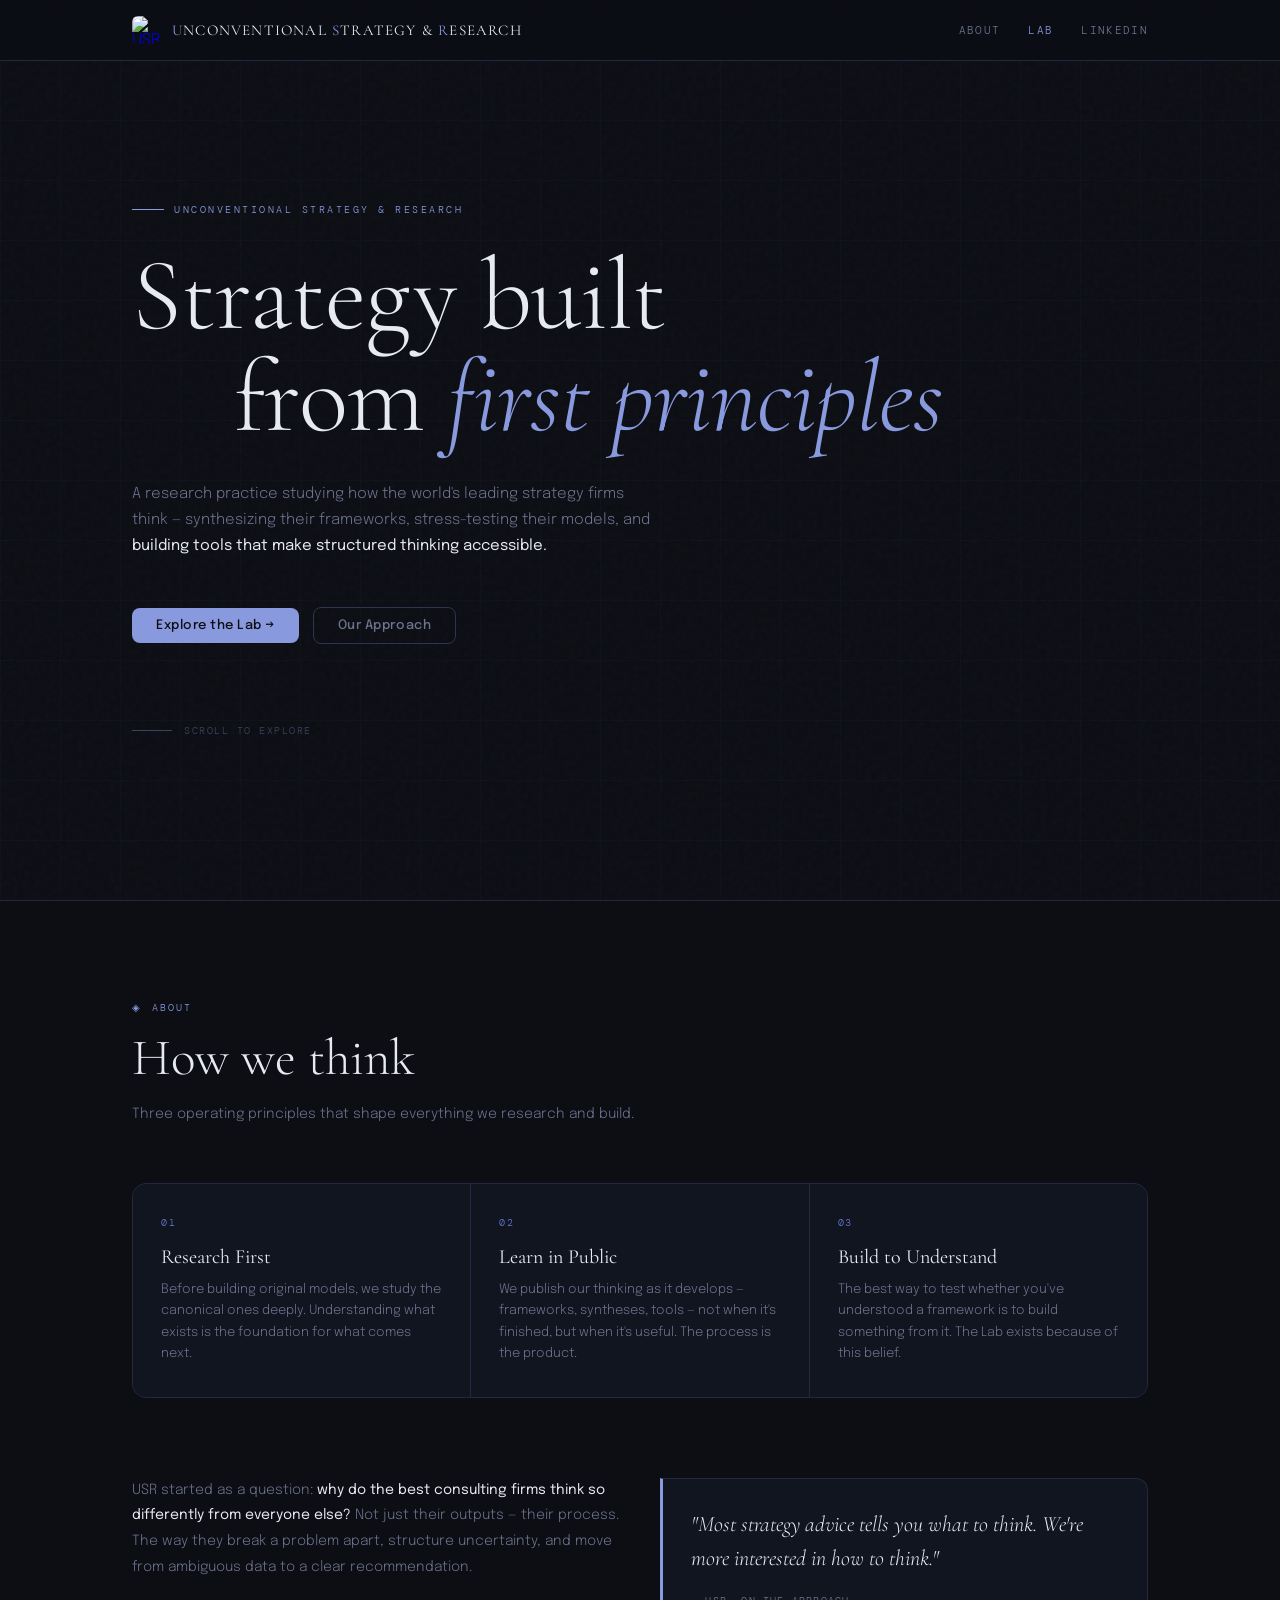
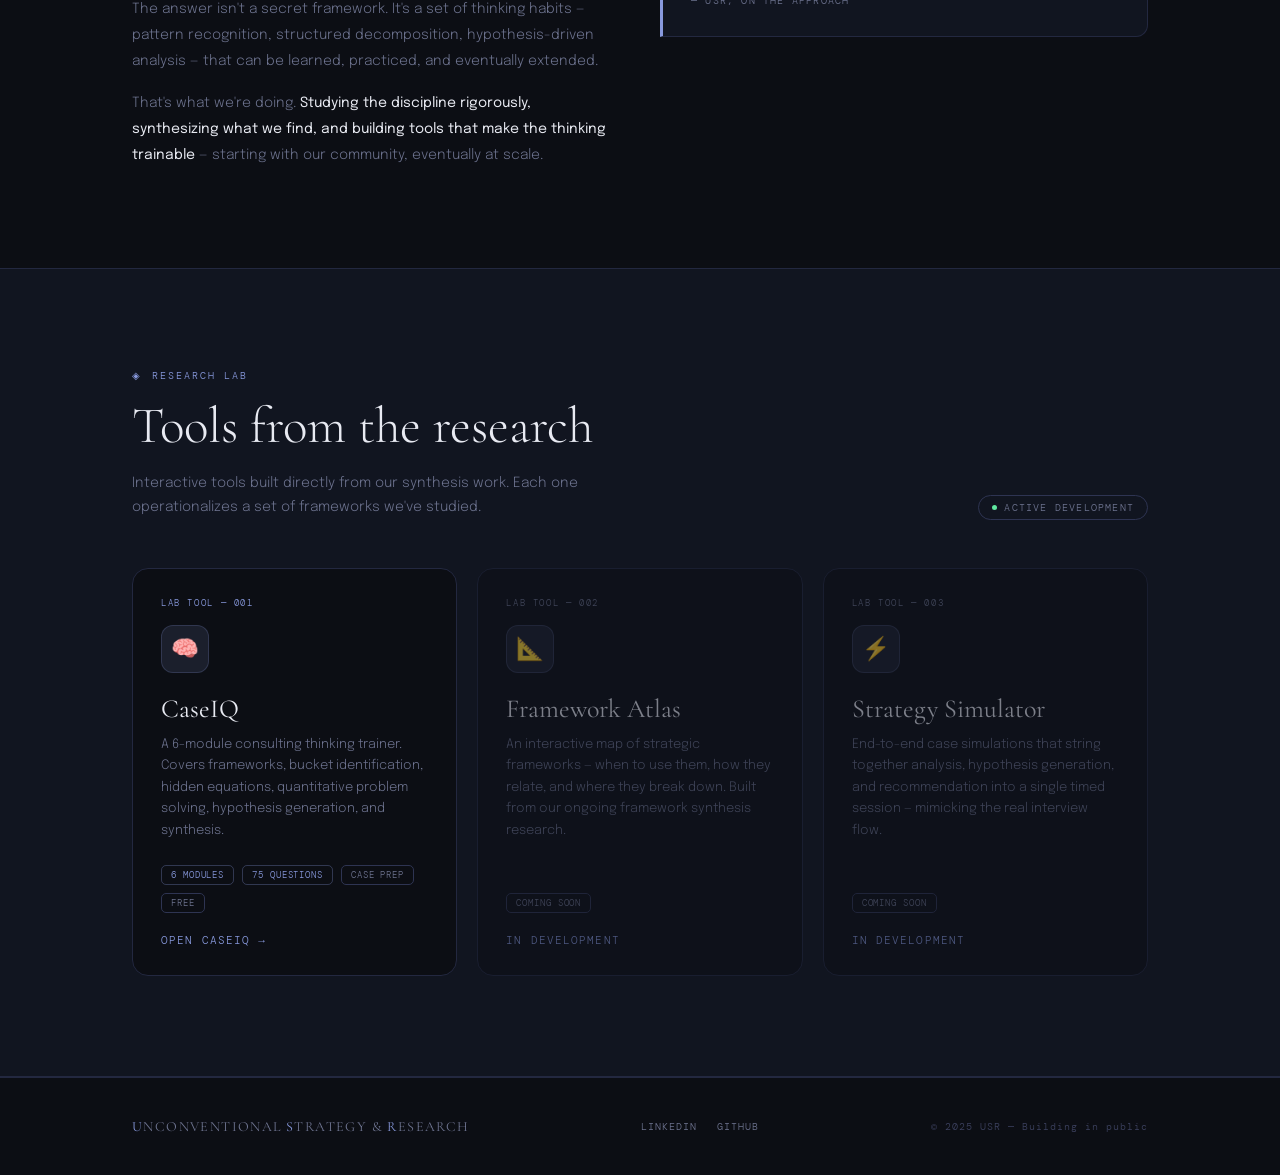
==== index.html @ 67e4a644 "created home page" ====
<!DOCTYPE html>
<html lang="en">
<head>
<meta charset="UTF-8">
<meta name="viewport" content="width=device-width, initial-scale=1.0">
<title>Unconventional Strategy & Research</title>
<link href="https://fonts.googleapis.com/css2?family=Cormorant+Garamond:ital,wght@0,300;0,400;0,600;1,300;1,400&family=Epilogue:wght@300;400;500;600&family=DM+Mono:wght@400;500&display=swap" rel="stylesheet">
<style>
:root {
  --bg:       #0c0e14;
  --surface:  #111520;
  --surface2: #181d2e;
  --border:   #232840;
  --border2:  #2e3452;
  --blue:     #8899dd;   /* logo U colour */
  --star:     #6677cc;   /* logo star */
  --blue-dim: rgba(136,153,221,0.12);
  --text:     #e8eaf2;
  --muted:    #6e7490;
  --muted2:   #3d4260;
}

*{box-sizing:border-box;margin:0;padding:0;}
html{scroll-behavior:smooth;}
body{
  background:var(--bg);
  color:var(--text);
  font-family:'Epilogue',sans-serif;
  font-weight:300;
  min-height:100vh;
  overflow-x:hidden;
}

/* NOISE LAYER */
body::before{
  content:'';
  position:fixed;inset:0;
  background-image:url("data:image/svg+xml,%3Csvg viewBox='0 0 200 200' xmlns='http://www.w3.org/2000/svg'%3E%3Cfilter id='n'%3E%3CfeTurbulence type='fractalNoise' baseFrequency='0.85' numOctaves='4' stitchTiles='stitch'/%3E%3C/filter%3E%3Crect width='100%25' height='100%25' filter='url(%23n)' opacity='0.025'/%3E%3C/svg%3E");
  pointer-events:none;z-index:0;
}

/* GRID BACKGROUND */
body::after{
  content:'';
  position:fixed;inset:0;
  background-image:
    linear-gradient(rgba(136,153,221,0.03) 1px, transparent 1px),
    linear-gradient(90deg, rgba(136,153,221,0.03) 1px, transparent 1px);
  background-size:60px 60px;
  pointer-events:none;z-index:0;
}

.wrap{position:relative;z-index:1;max-width:1080px;margin:0 auto;padding:0 32px;}

/* ── NAV ── */
nav{
  position:fixed;top:0;left:0;right:0;z-index:100;
  border-bottom:1px solid var(--border);
  background:rgba(12,14,20,0.85);
  backdrop-filter:blur(16px);
  -webkit-backdrop-filter:blur(16px);
}
.nav-inner{
  max-width:1080px;margin:0 auto;padding:0 32px;
  height:60px;display:flex;align-items:center;justify-content:space-between;
}
.nav-logo{display:flex;align-items:center;gap:12px;text-decoration:none;}
.nav-logo img{width:28px;height:28px;border-radius:6px;}
.nav-wordmark{
  font-family:'Cormorant Garamond',serif;
  font-size:15px;font-weight:400;letter-spacing:0.08em;
  color:var(--text);text-transform:uppercase;
}
.nav-wordmark span{color:var(--blue);}
.nav-links{display:flex;align-items:center;gap:28px;}
.nav-links a{
  font-family:'DM Mono',monospace;font-size:11px;letter-spacing:0.12em;
  text-transform:uppercase;color:var(--muted);text-decoration:none;
  transition:color 0.18s;
}
.nav-links a:hover{color:var(--text);}
.nav-links a.active{color:var(--blue);}

/* ── HERO ── */
.hero{
  min-height:100vh;display:flex;flex-direction:column;
  justify-content:center;padding:120px 0 80px;
}
.hero-eyebrow{
  font-family:'DM Mono',monospace;font-size:10px;
  letter-spacing:0.25em;text-transform:uppercase;
  color:var(--blue);margin-bottom:28px;
  display:flex;align-items:center;gap:10px;
}
.hero-eyebrow::before{
  content:'';width:32px;height:1px;background:var(--blue);
}
.hero-title{
  font-family:'Cormorant Garamond',serif;
  font-size:clamp(3.2rem,8vw,6.4rem);
  font-weight:300;line-height:1.0;
  letter-spacing:-0.01em;
  margin-bottom:32px;
}
.hero-title em{
  font-style:italic;color:var(--blue);
}
.hero-title .line2{
  display:block;
  padding-left:clamp(40px,8vw,120px);
}
.hero-sub{
  max-width:520px;font-size:15px;line-height:1.75;
  color:var(--muted);margin-bottom:48px;
}
.hero-sub strong{color:var(--text);font-weight:400;}
.hero-actions{display:flex;gap:14px;flex-wrap:wrap;align-items:center;}
.btn{
  font-family:'Epilogue',sans-serif;font-weight:500;font-size:13px;
  letter-spacing:0.04em;border-radius:8px;
  padding:11px 24px;cursor:pointer;transition:all 0.18s;
  text-decoration:none;display:inline-flex;align-items:center;gap:8px;
  border:none;
}
.btn-primary{background:var(--blue);color:#0c0e14;}
.btn-primary:hover{background:#99aaee;transform:translateY(-1px);}
.btn-ghost{
  background:transparent;color:var(--muted);
  border:1px solid var(--border2);
}
.btn-ghost:hover{border-color:var(--blue);color:var(--blue);}

/* HERO SCROLL HINT */
.scroll-hint{
  margin-top:80px;display:flex;align-items:center;gap:12px;
  font-family:'DM Mono',monospace;font-size:10px;letter-spacing:0.15em;
  text-transform:uppercase;color:var(--muted2);
}
.scroll-line{
  width:40px;height:1px;background:var(--muted2);
  animation:scrollPulse 2.5s ease infinite;
}
@keyframes scrollPulse{0%,100%{opacity:0.3;width:40px}50%{opacity:1;width:60px}}

/* ── DIVIDER ── */
.section-divider{
  border:none;border-top:1px solid var(--border);
  margin:0;
}

/* ── SECTION COMMON ── */
section{padding:100px 0;}
.section-label{
  font-family:'DM Mono',monospace;font-size:10px;
  letter-spacing:0.2em;text-transform:uppercase;
  color:var(--blue);margin-bottom:16px;
  display:flex;align-items:center;gap:10px;
}
.section-label::before{content:'◈';}
.section-title{
  font-family:'Cormorant Garamond',serif;
  font-size:clamp(2rem,5vw,3.2rem);
  font-weight:300;line-height:1.1;
  margin-bottom:16px;
}
.section-sub{
  font-size:14px;color:var(--muted);line-height:1.75;
  max-width:540px;
}

/* ── ABOUT / PILLARS ── */
.pillars{
  display:grid;grid-template-columns:repeat(3,1fr);
  gap:1px;background:var(--border);
  border:1px solid var(--border);border-radius:14px;
  overflow:hidden;margin-top:56px;
}
.pillar{
  background:var(--surface);padding:32px 28px;
  transition:background 0.2s;
}
.pillar:hover{background:var(--surface2);}
.pillar-num{
  font-family:'DM Mono',monospace;font-size:10px;
  color:var(--star);letter-spacing:0.15em;
  margin-bottom:16px;
}
.pillar-name{
  font-family:'Cormorant Garamond',serif;
  font-size:20px;font-weight:400;
  margin-bottom:10px;color:var(--text);
}
.pillar-desc{font-size:13px;color:var(--muted);line-height:1.65;}

/* ── APPROACH ── */
.approach-grid{
  display:grid;grid-template-columns:1fr 1fr;
  gap:40px;margin-top:56px;align-items:start;
}
.approach-text{font-size:14px;color:var(--muted);line-height:1.85;}
.approach-text p{margin-bottom:16px;}
.approach-text p:last-child{margin-bottom:0;}
.approach-text strong{color:var(--text);font-weight:400;}
.approach-quote{
  background:var(--surface);border:1px solid var(--border);
  border-left:3px solid var(--blue);
  border-radius:0 12px 12px 0;
  padding:28px 28px;
}
.approach-quote blockquote{
  font-family:'Cormorant Garamond',serif;
  font-size:22px;font-weight:300;font-style:italic;
  line-height:1.55;color:var(--text);
  margin-bottom:16px;
}
.approach-quote cite{
  font-family:'DM Mono',monospace;font-size:10px;
  letter-spacing:0.12em;text-transform:uppercase;
  color:var(--muted);font-style:normal;
}

/* ── LAB ── */
#lab{background:var(--surface);}
.lab-header{
  display:flex;justify-content:space-between;
  align-items:flex-end;margin-bottom:48px;flex-wrap:wrap;gap:20px;
}
.lab-status{
  display:inline-flex;align-items:center;gap:7px;
  font-family:'DM Mono',monospace;font-size:10px;
  letter-spacing:0.12em;text-transform:uppercase;
  color:var(--muted);border:1px solid var(--border2);
  border-radius:20px;padding:5px 13px;
}
.lab-status .dot{
  width:5px;height:5px;border-radius:50%;
  background:#60e8a0;animation:pulse 2s infinite;
}
@keyframes pulse{0%,100%{opacity:1}50%{opacity:0.2}}

.lab-grid{display:grid;grid-template-columns:repeat(auto-fill,minmax(300px,1fr));gap:20px;}

/* TOOL CARD */
.tool-card{
  background:var(--bg);border:1px solid var(--border);
  border-radius:16px;padding:28px;
  text-decoration:none;color:inherit;
  display:flex;flex-direction:column;gap:0;
  transition:all 0.22s;position:relative;overflow:hidden;
}
.tool-card::before{
  content:'';position:absolute;inset:0;
  background:radial-gradient(circle at 20% 20%,rgba(136,153,221,0.07),transparent 60%);
  opacity:0;transition:opacity 0.22s;
}
.tool-card:hover{
  border-color:rgba(136,153,221,0.4);
  transform:translateY(-3px);
  box-shadow:0 8px 32px rgba(136,153,221,0.08);
}
.tool-card:hover::before{opacity:1;}
.tool-tag{
  font-family:'DM Mono',monospace;font-size:9px;
  letter-spacing:0.18em;text-transform:uppercase;
  color:var(--blue);margin-bottom:16px;
}
.tool-icon{
  width:48px;height:48px;border-radius:12px;
  background:var(--blue-dim);border:1px solid rgba(136,153,221,0.2);
  display:flex;align-items:center;justify-content:center;
  font-size:1.4rem;margin-bottom:20px;
}
.tool-name{
  font-family:'Cormorant Garamond',serif;
  font-size:26px;font-weight:400;
  margin-bottom:10px;
}
.tool-desc{font-size:13px;color:var(--muted);line-height:1.65;margin-bottom:24px;flex:1;}
.tool-meta{display:flex;gap:8px;flex-wrap:wrap;margin-bottom:20px;}
.tool-chip{
  font-family:'DM Mono',monospace;font-size:9px;
  letter-spacing:0.1em;text-transform:uppercase;
  padding:3px 9px;border-radius:5px;
  border:1px solid var(--border2);color:var(--muted);
}
.tool-chip.hl{
  border-color:rgba(136,153,221,0.3);
  color:var(--blue);
}
.tool-link{
  font-family:'DM Mono',monospace;font-size:11px;
  letter-spacing:0.1em;text-transform:uppercase;
  color:var(--blue);display:flex;align-items:center;gap:6px;
  transition:gap 0.18s;
}
.tool-card:hover .tool-link{gap:10px;}

/* COMING SOON CARD */
.tool-card.soon{opacity:0.5;pointer-events:none;}
.tool-card.soon .tool-tag{color:var(--muted);}

/* ── FOOTER ── */
footer{
  border-top:1px solid var(--border);
  padding:40px 0;
}
.footer-inner{
  display:flex;justify-content:space-between;
  align-items:center;flex-wrap:wrap;gap:20px;
}
.footer-logo{
  font-family:'Cormorant Garamond',serif;
  font-size:14px;font-weight:400;letter-spacing:0.1em;
  text-transform:uppercase;color:var(--muted);
}
.footer-logo span{color:var(--blue);}
.footer-copy{
  font-family:'DM Mono',monospace;font-size:10px;
  letter-spacing:0.1em;color:var(--muted2);
}
.footer-links{display:flex;gap:20px;}
.footer-links a{
  font-family:'DM Mono',monospace;font-size:10px;
  letter-spacing:0.1em;text-transform:uppercase;
  color:var(--muted);text-decoration:none;transition:color 0.15s;
}
.footer-links a:hover{color:var(--blue);}

/* ── RESPONSIVE ── */
@media(max-width:768px){
  .wrap{padding:0 20px;}
  .nav-links{display:none;}
  .pillars{grid-template-columns:1fr;}
  .approach-grid{grid-template-columns:1fr;}
  .lab-header{flex-direction:column;align-items:flex-start;}
  .footer-inner{flex-direction:column;align-items:flex-start;}
}

/* ── ANIMATIONS ── */
.fade-up{
  opacity:0;transform:translateY(20px);
  animation:fadeUp 0.6s ease forwards;
}
@keyframes fadeUp{to{opacity:1;transform:none}}
.fade-up:nth-child(1){animation-delay:0.1s}
.fade-up:nth-child(2){animation-delay:0.2s}
.fade-up:nth-child(3){animation-delay:0.3s}
.fade-up:nth-child(4){animation-delay:0.4s}
.fade-up:nth-child(5){animation-delay:0.5s}
</style>
</head>
<body>

<!-- NAV -->
<nav>
  <div class="nav-inner">
    <a class="nav-logo" href="#">
      <img src="logo_with_star__1_.png" alt="USR">
      <span class="nav-wordmark"><span>U</span>nconventional <span>S</span>trategy &amp; <span>R</span>esearch</span>
    </a>
    <div class="nav-links">
      <a href="#about">About</a>
      <a href="#lab" class="active">Lab</a>
      <a href="https://www.linkedin.com/company/unconventional-strategy-research/" target="_blank">LinkedIn</a>
    </div>
  </div>
</nav>

<!-- HERO -->
<div class="wrap">
  <div class="hero">
    <div class="hero-eyebrow fade-up">Unconventional Strategy &amp; Research</div>
    <h1 class="hero-title fade-up">
      Strategy built<br>
      <span class="line2">from <em>first principles</em></span>
    </h1>
    <p class="hero-sub fade-up">
      A research practice studying how the world's leading strategy firms think —
      synthesizing their frameworks, stress-testing their models, and
      <strong>building tools that make structured thinking accessible.</strong>
    </p>
    <div class="hero-actions fade-up">
      <a href="#lab" class="btn btn-primary">Explore the Lab →</a>
      <a href="#about" class="btn btn-ghost">Our Approach</a>
    </div>
    <div class="scroll-hint fade-up">
      <div class="scroll-line"></div>
      Scroll to explore
    </div>
  </div>
</div>

<hr class="section-divider">

<!-- ABOUT -->
<section id="about">
  <div class="wrap">
    <div class="section-label">About</div>
    <h2 class="section-title">How we think</h2>
    <p class="section-sub">Three operating principles that shape everything we research and build.</p>

    <div class="pillars">
      <div class="pillar">
        <div class="pillar-num">01</div>
        <div class="pillar-name">Research First</div>
        <div class="pillar-desc">Before building original models, we study the canonical ones deeply. Understanding what exists is the foundation for what comes next.</div>
      </div>
      <div class="pillar">
        <div class="pillar-num">02</div>
        <div class="pillar-name">Learn in Public</div>
        <div class="pillar-desc">We publish our thinking as it develops — frameworks, syntheses, tools — not when it's finished, but when it's useful. The process is the product.</div>
      </div>
      <div class="pillar">
        <div class="pillar-num">03</div>
        <div class="pillar-name">Build to Understand</div>
        <div class="pillar-desc">The best way to test whether you've understood a framework is to build something from it. The Lab exists because of this belief.</div>
      </div>
    </div>

    <div class="approach-grid" style="margin-top:80px;">
      <div class="approach-text">
        <p>USR started as a question: <strong>why do the best consulting firms think so differently from everyone else?</strong> Not just their outputs — their process. The way they break a problem apart, structure uncertainty, and move from ambiguous data to a clear recommendation.</p>
        <p>The answer isn't a secret framework. It's a set of thinking habits — pattern recognition, structured decomposition, hypothesis-driven analysis — that can be learned, practiced, and eventually extended.</p>
        <p>That's what we're doing. <strong>Studying the discipline rigorously, synthesizing what we find, and building tools that make the thinking trainable</strong> — starting with our community, eventually at scale.</p>
      </div>
      <div class="approach-quote">
        <blockquote>"Most strategy advice tells you what to think. We're more interested in how to think."</blockquote>
        <cite>— USR, on the approach</cite>
      </div>
    </div>
  </div>
</section>

<hr class="section-divider">

<!-- LAB -->
<section id="lab">
  <div class="wrap">
    <div class="lab-header">
      <div>
        <div class="section-label">Research Lab</div>
        <h2 class="section-title">Tools from the research</h2>
        <p class="section-sub">Interactive tools built directly from our synthesis work. Each one operationalizes a set of frameworks we've studied.</p>
      </div>
      <div class="lab-status"><span class="dot"></span> Active development</div>
    </div>

    <div class="lab-grid">

      <!-- CASEIQ -->
      <a class="tool-card" href="https://unconventional-strategy-research.github.io/caseiq/" target="_blank">
        <div class="tool-tag">Lab Tool — 001</div>
        <div class="tool-icon">🧠</div>
        <div class="tool-name">CaseIQ</div>
        <div class="tool-desc">A 6-module consulting thinking trainer. Covers frameworks, bucket identification, hidden equations, quantitative problem solving, hypothesis generation, and synthesis.</div>
        <div class="tool-meta">
          <span class="tool-chip hl">6 modules</span>
          <span class="tool-chip hl">75 questions</span>
          <span class="tool-chip">Case prep</span>
          <span class="tool-chip">Free</span>
        </div>
        <div class="tool-link">Open CaseIQ →</div>
      </a>

      <!-- COMING SOON 1 -->
      <div class="tool-card soon">
        <div class="tool-tag">Lab Tool — 002</div>
        <div class="tool-icon">📐</div>
        <div class="tool-name">Framework Atlas</div>
        <div class="tool-desc">An interactive map of strategic frameworks — when to use them, how they relate, and where they break down. Built from our ongoing framework synthesis research.</div>
        <div class="tool-meta">
          <span class="tool-chip">Coming soon</span>
        </div>
        <div class="tool-link">In development</div>
      </div>

      <!-- COMING SOON 2 -->
      <div class="tool-card soon">
        <div class="tool-tag">Lab Tool — 003</div>
        <div class="tool-icon">⚡</div>
        <div class="tool-name">Strategy Simulator</div>
        <div class="tool-desc">End-to-end case simulations that string together analysis, hypothesis generation, and recommendation into a single timed session — mimicking the real interview flow.</div>
        <div class="tool-meta">
          <span class="tool-chip">Coming soon</span>
        </div>
        <div class="tool-link">In development</div>
      </div>

    </div>
  </div>
</section>

<hr class="section-divider">

<!-- FOOTER -->
<footer>
  <div class="wrap">
    <div class="footer-inner">
      <div class="footer-logo"><span>U</span>nconventional <span>S</span>trategy &amp; <span>R</span>esearch</div>
      <div class="footer-links">
        <a href="https://www.linkedin.com/company/unconventional-strategy-research/" target="_blank">LinkedIn</a>
        <a href="https://github.com/unconventional-strategy-research" target="_blank">GitHub</a>
      </div>
      <div class="footer-copy">© 2025 USR — Building in public</div>
    </div>
  </div>
</footer>

</body>
</html>
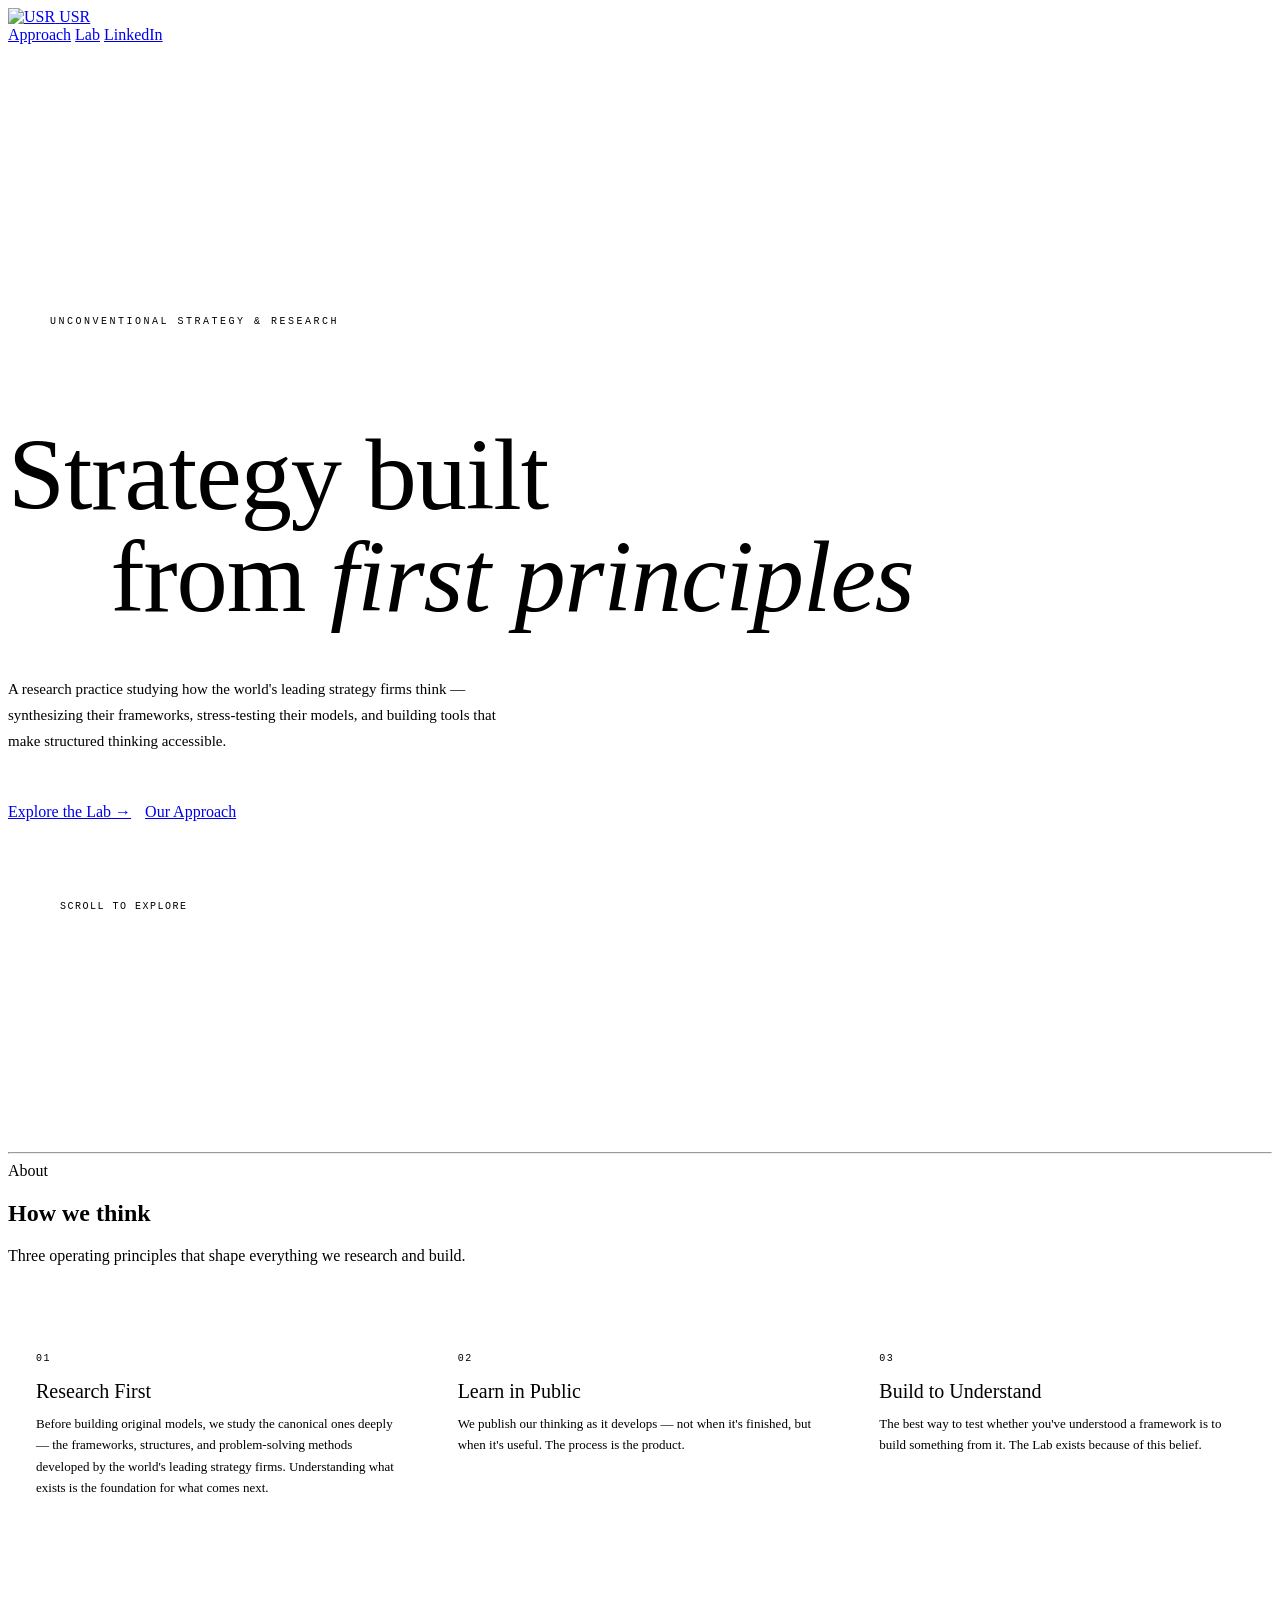
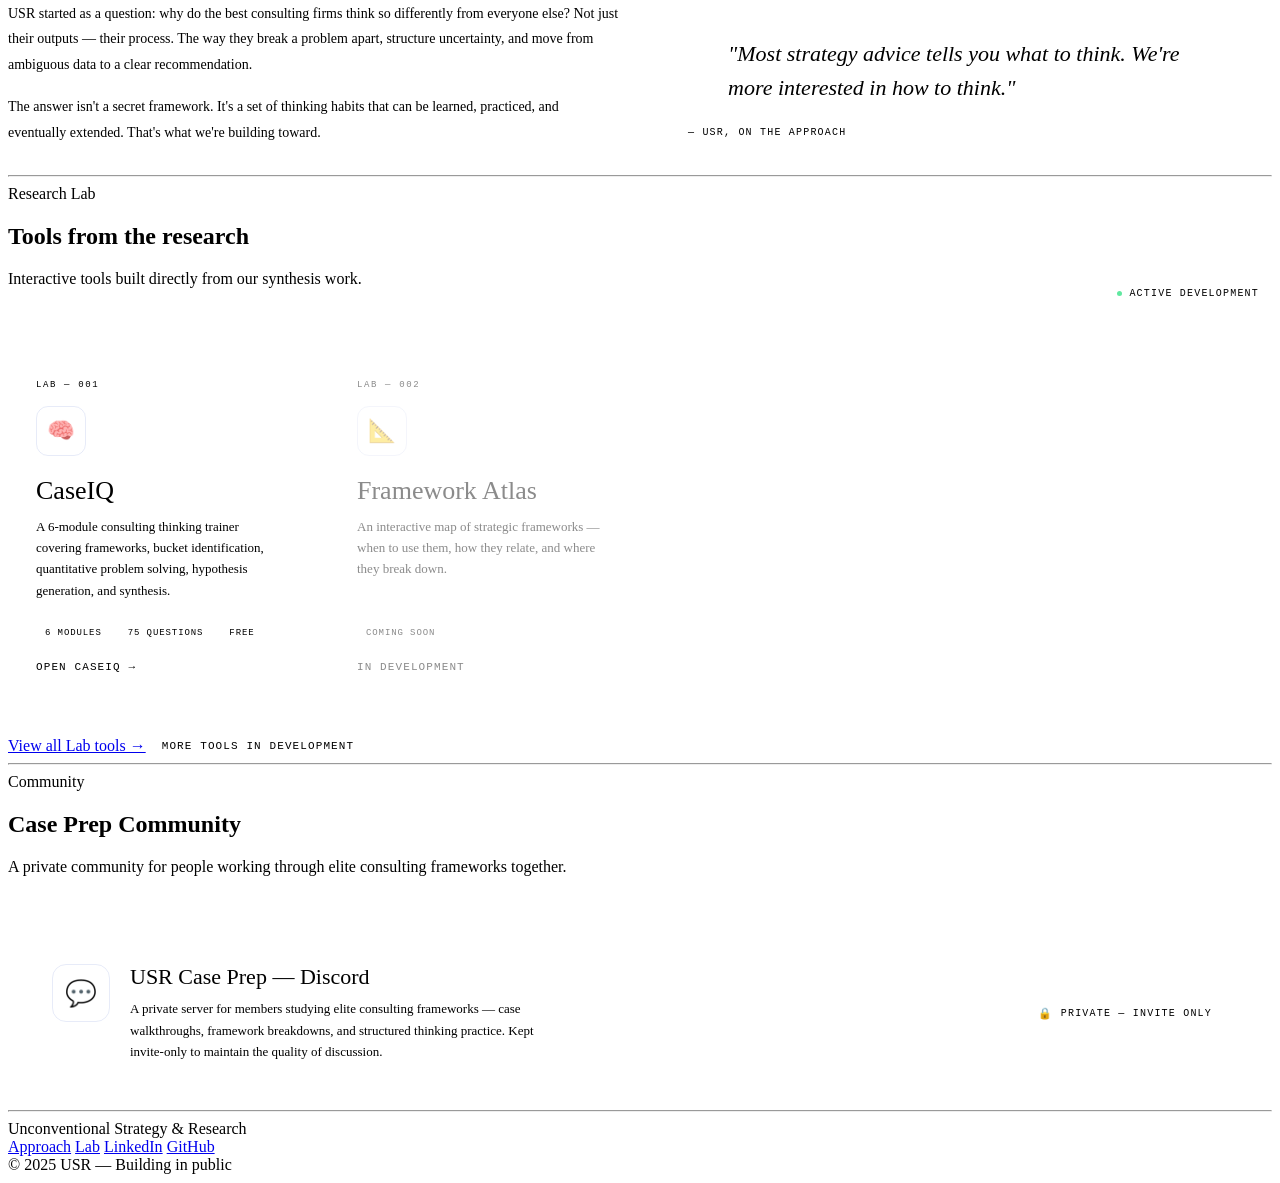
==== commit fe43ce14: "added lab and approach separate pages" ====
--- a/index.html
+++ b/index.html
@@ -4,386 +4,177 @@
 <meta charset="UTF-8">
 <meta name="viewport" content="width=device-width, initial-scale=1.0">
 <title>Unconventional Strategy & Research</title>
-<link href="https://fonts.googleapis.com/css2?family=Cormorant+Garamond:ital,wght@0,300;0,400;0,600;1,300;1,400&family=Epilogue:wght@300;400;500;600&family=DM+Mono:wght@400;500&display=swap" rel="stylesheet">
+<link rel="stylesheet" href="style.css">
 <style>
-:root {
-  --bg:       #0c0e14;
-  --surface:  #111520;
-  --surface2: #181d2e;
-  --border:   #232840;
-  --border2:  #2e3452;
-  --blue:     #8899dd;   /* logo U colour */
-  --star:     #6677cc;   /* logo star */
-  --blue-dim: rgba(136,153,221,0.12);
-  --text:     #e8eaf2;
-  --muted:    #6e7490;
-  --muted2:   #3d4260;
-}
-
-*{box-sizing:border-box;margin:0;padding:0;}
-html{scroll-behavior:smooth;}
-body{
-  background:var(--bg);
-  color:var(--text);
-  font-family:'Epilogue',sans-serif;
-  font-weight:300;
-  min-height:100vh;
-  overflow-x:hidden;
-}
-
-/* NOISE LAYER */
-body::before{
-  content:'';
-  position:fixed;inset:0;
-  background-image:url("data:image/svg+xml,%3Csvg viewBox='0 0 200 200' xmlns='http://www.w3.org/2000/svg'%3E%3Cfilter id='n'%3E%3CfeTurbulence type='fractalNoise' baseFrequency='0.85' numOctaves='4' stitchTiles='stitch'/%3E%3C/filter%3E%3Crect width='100%25' height='100%25' filter='url(%23n)' opacity='0.025'/%3E%3C/svg%3E");
-  pointer-events:none;z-index:0;
-}
-
-/* GRID BACKGROUND */
-body::after{
-  content:'';
-  position:fixed;inset:0;
-  background-image:
-    linear-gradient(rgba(136,153,221,0.03) 1px, transparent 1px),
-    linear-gradient(90deg, rgba(136,153,221,0.03) 1px, transparent 1px);
-  background-size:60px 60px;
-  pointer-events:none;z-index:0;
-}
-
-.wrap{position:relative;z-index:1;max-width:1080px;margin:0 auto;padding:0 32px;}
-
-/* ── NAV ── */
-nav{
-  position:fixed;top:0;left:0;right:0;z-index:100;
-  border-bottom:1px solid var(--border);
-  background:rgba(12,14,20,0.85);
-  backdrop-filter:blur(16px);
-  -webkit-backdrop-filter:blur(16px);
-}
-.nav-inner{
-  max-width:1080px;margin:0 auto;padding:0 32px;
-  height:60px;display:flex;align-items:center;justify-content:space-between;
-}
-.nav-logo{display:flex;align-items:center;gap:12px;text-decoration:none;}
-.nav-logo img{width:28px;height:28px;border-radius:6px;}
-.nav-wordmark{
-  font-family:'Cormorant Garamond',serif;
-  font-size:15px;font-weight:400;letter-spacing:0.08em;
-  color:var(--text);text-transform:uppercase;
-}
-.nav-wordmark span{color:var(--blue);}
-.nav-links{display:flex;align-items:center;gap:28px;}
-.nav-links a{
-  font-family:'DM Mono',monospace;font-size:11px;letter-spacing:0.12em;
-  text-transform:uppercase;color:var(--muted);text-decoration:none;
-  transition:color 0.18s;
-}
-.nav-links a:hover{color:var(--text);}
-.nav-links a.active{color:var(--blue);}
-
-/* ── HERO ── */
-.hero{
-  min-height:100vh;display:flex;flex-direction:column;
-  justify-content:center;padding:120px 0 80px;
-}
-.hero-eyebrow{
-  font-family:'DM Mono',monospace;font-size:10px;
-  letter-spacing:0.25em;text-transform:uppercase;
-  color:var(--blue);margin-bottom:28px;
-  display:flex;align-items:center;gap:10px;
-}
-.hero-eyebrow::before{
-  content:'';width:32px;height:1px;background:var(--blue);
-}
-.hero-title{
-  font-family:'Cormorant Garamond',serif;
-  font-size:clamp(3.2rem,8vw,6.4rem);
-  font-weight:300;line-height:1.0;
-  letter-spacing:-0.01em;
-  margin-bottom:32px;
-}
-.hero-title em{
-  font-style:italic;color:var(--blue);
-}
-.hero-title .line2{
-  display:block;
-  padding-left:clamp(40px,8vw,120px);
-}
-.hero-sub{
-  max-width:520px;font-size:15px;line-height:1.75;
-  color:var(--muted);margin-bottom:48px;
-}
-.hero-sub strong{color:var(--text);font-weight:400;}
-.hero-actions{display:flex;gap:14px;flex-wrap:wrap;align-items:center;}
-.btn{
-  font-family:'Epilogue',sans-serif;font-weight:500;font-size:13px;
-  letter-spacing:0.04em;border-radius:8px;
-  padding:11px 24px;cursor:pointer;transition:all 0.18s;
-  text-decoration:none;display:inline-flex;align-items:center;gap:8px;
-  border:none;
-}
-.btn-primary{background:var(--blue);color:#0c0e14;}
-.btn-primary:hover{background:#99aaee;transform:translateY(-1px);}
-.btn-ghost{
-  background:transparent;color:var(--muted);
-  border:1px solid var(--border2);
-}
-.btn-ghost:hover{border-color:var(--blue);color:var(--blue);}
-
-/* HERO SCROLL HINT */
-.scroll-hint{
-  margin-top:80px;display:flex;align-items:center;gap:12px;
-  font-family:'DM Mono',monospace;font-size:10px;letter-spacing:0.15em;
-  text-transform:uppercase;color:var(--muted2);
-}
-.scroll-line{
-  width:40px;height:1px;background:var(--muted2);
-  animation:scrollPulse 2.5s ease infinite;
-}
-@keyframes scrollPulse{0%,100%{opacity:0.3;width:40px}50%{opacity:1;width:60px}}
-
-/* ── DIVIDER ── */
-.section-divider{
-  border:none;border-top:1px solid var(--border);
-  margin:0;
-}
-
-/* ── SECTION COMMON ── */
-section{padding:100px 0;}
-.section-label{
-  font-family:'DM Mono',monospace;font-size:10px;
-  letter-spacing:0.2em;text-transform:uppercase;
-  color:var(--blue);margin-bottom:16px;
-  display:flex;align-items:center;gap:10px;
-}
-.section-label::before{content:'◈';}
-.section-title{
-  font-family:'Cormorant Garamond',serif;
-  font-size:clamp(2rem,5vw,3.2rem);
-  font-weight:300;line-height:1.1;
-  margin-bottom:16px;
-}
-.section-sub{
-  font-size:14px;color:var(--muted);line-height:1.75;
-  max-width:540px;
-}
-
-/* ── ABOUT / PILLARS ── */
-.pillars{
-  display:grid;grid-template-columns:repeat(3,1fr);
-  gap:1px;background:var(--border);
-  border:1px solid var(--border);border-radius:14px;
-  overflow:hidden;margin-top:56px;
-}
-.pillar{
-  background:var(--surface);padding:32px 28px;
-  transition:background 0.2s;
-}
-.pillar:hover{background:var(--surface2);}
-.pillar-num{
-  font-family:'DM Mono',monospace;font-size:10px;
-  color:var(--star);letter-spacing:0.15em;
-  margin-bottom:16px;
-}
-.pillar-name{
-  font-family:'Cormorant Garamond',serif;
-  font-size:20px;font-weight:400;
-  margin-bottom:10px;color:var(--text);
-}
-.pillar-desc{font-size:13px;color:var(--muted);line-height:1.65;}
-
-/* ── APPROACH ── */
-.approach-grid{
-  display:grid;grid-template-columns:1fr 1fr;
-  gap:40px;margin-top:56px;align-items:start;
-}
-.approach-text{font-size:14px;color:var(--muted);line-height:1.85;}
-.approach-text p{margin-bottom:16px;}
-.approach-text p:last-child{margin-bottom:0;}
-.approach-text strong{color:var(--text);font-weight:400;}
-.approach-quote{
-  background:var(--surface);border:1px solid var(--border);
-  border-left:3px solid var(--blue);
-  border-radius:0 12px 12px 0;
-  padding:28px 28px;
-}
-.approach-quote blockquote{
-  font-family:'Cormorant Garamond',serif;
-  font-size:22px;font-weight:300;font-style:italic;
-  line-height:1.55;color:var(--text);
-  margin-bottom:16px;
-}
-.approach-quote cite{
-  font-family:'DM Mono',monospace;font-size:10px;
-  letter-spacing:0.12em;text-transform:uppercase;
-  color:var(--muted);font-style:normal;
-}
-
-/* ── LAB ── */
-#lab{background:var(--surface);}
-.lab-header{
-  display:flex;justify-content:space-between;
-  align-items:flex-end;margin-bottom:48px;flex-wrap:wrap;gap:20px;
-}
-.lab-status{
-  display:inline-flex;align-items:center;gap:7px;
-  font-family:'DM Mono',monospace;font-size:10px;
-  letter-spacing:0.12em;text-transform:uppercase;
-  color:var(--muted);border:1px solid var(--border2);
-  border-radius:20px;padding:5px 13px;
-}
-.lab-status .dot{
-  width:5px;height:5px;border-radius:50%;
-  background:#60e8a0;animation:pulse 2s infinite;
-}
-@keyframes pulse{0%,100%{opacity:1}50%{opacity:0.2}}
-
-.lab-grid{display:grid;grid-template-columns:repeat(auto-fill,minmax(300px,1fr));gap:20px;}
-
-/* TOOL CARD */
-.tool-card{
-  background:var(--bg);border:1px solid var(--border);
-  border-radius:16px;padding:28px;
-  text-decoration:none;color:inherit;
-  display:flex;flex-direction:column;gap:0;
-  transition:all 0.22s;position:relative;overflow:hidden;
-}
-.tool-card::before{
-  content:'';position:absolute;inset:0;
-  background:radial-gradient(circle at 20% 20%,rgba(136,153,221,0.07),transparent 60%);
-  opacity:0;transition:opacity 0.22s;
-}
-.tool-card:hover{
-  border-color:rgba(136,153,221,0.4);
-  transform:translateY(-3px);
-  box-shadow:0 8px 32px rgba(136,153,221,0.08);
-}
-.tool-card:hover::before{opacity:1;}
-.tool-tag{
-  font-family:'DM Mono',monospace;font-size:9px;
-  letter-spacing:0.18em;text-transform:uppercase;
-  color:var(--blue);margin-bottom:16px;
-}
-.tool-icon{
-  width:48px;height:48px;border-radius:12px;
-  background:var(--blue-dim);border:1px solid rgba(136,153,221,0.2);
-  display:flex;align-items:center;justify-content:center;
-  font-size:1.4rem;margin-bottom:20px;
-}
-.tool-name{
-  font-family:'Cormorant Garamond',serif;
-  font-size:26px;font-weight:400;
-  margin-bottom:10px;
-}
-.tool-desc{font-size:13px;color:var(--muted);line-height:1.65;margin-bottom:24px;flex:1;}
-.tool-meta{display:flex;gap:8px;flex-wrap:wrap;margin-bottom:20px;}
-.tool-chip{
-  font-family:'DM Mono',monospace;font-size:9px;
-  letter-spacing:0.1em;text-transform:uppercase;
-  padding:3px 9px;border-radius:5px;
-  border:1px solid var(--border2);color:var(--muted);
-}
-.tool-chip.hl{
-  border-color:rgba(136,153,221,0.3);
-  color:var(--blue);
-}
-.tool-link{
-  font-family:'DM Mono',monospace;font-size:11px;
-  letter-spacing:0.1em;text-transform:uppercase;
-  color:var(--blue);display:flex;align-items:center;gap:6px;
-  transition:gap 0.18s;
-}
-.tool-card:hover .tool-link{gap:10px;}
-
-/* COMING SOON CARD */
-.tool-card.soon{opacity:0.5;pointer-events:none;}
-.tool-card.soon .tool-tag{color:var(--muted);}
-
-/* ── FOOTER ── */
-footer{
-  border-top:1px solid var(--border);
-  padding:40px 0;
-}
-.footer-inner{
-  display:flex;justify-content:space-between;
-  align-items:center;flex-wrap:wrap;gap:20px;
-}
-.footer-logo{
-  font-family:'Cormorant Garamond',serif;
-  font-size:14px;font-weight:400;letter-spacing:0.1em;
-  text-transform:uppercase;color:var(--muted);
-}
-.footer-logo span{color:var(--blue);}
-.footer-copy{
-  font-family:'DM Mono',monospace;font-size:10px;
-  letter-spacing:0.1em;color:var(--muted2);
-}
-.footer-links{display:flex;gap:20px;}
-.footer-links a{
-  font-family:'DM Mono',monospace;font-size:10px;
-  letter-spacing:0.1em;text-transform:uppercase;
-  color:var(--muted);text-decoration:none;transition:color 0.15s;
-}
-.footer-links a:hover{color:var(--blue);}
-
-/* ── RESPONSIVE ── */
-@media(max-width:768px){
-  .wrap{padding:0 20px;}
-  .nav-links{display:none;}
-  .pillars{grid-template-columns:1fr;}
-  .approach-grid{grid-template-columns:1fr;}
-  .lab-header{flex-direction:column;align-items:flex-start;}
-  .footer-inner{flex-direction:column;align-items:flex-start;}
-}
-
-/* ── ANIMATIONS ── */
-.fade-up{
-  opacity:0;transform:translateY(20px);
-  animation:fadeUp 0.6s ease forwards;
-}
-@keyframes fadeUp{to{opacity:1;transform:none}}
-.fade-up:nth-child(1){animation-delay:0.1s}
-.fade-up:nth-child(2){animation-delay:0.2s}
-.fade-up:nth-child(3){animation-delay:0.3s}
-.fade-up:nth-child(4){animation-delay:0.4s}
-.fade-up:nth-child(5){animation-delay:0.5s}
+.hero {
+  min-height: 100vh; display: flex; flex-direction: column;
+  justify-content: center; padding: 120px 0 80px;
+}
+.hero-eyebrow {
+  font-family: 'DM Mono', monospace; font-size: 10px;
+  letter-spacing: 0.25em; text-transform: uppercase;
+  color: var(--blue); margin-bottom: 28px;
+  display: flex; align-items: center; gap: 10px;
+}
+.hero-eyebrow::before { content: ''; width: 32px; height: 1px; background: var(--blue); }
+.hero-title {
+  font-family: 'Cormorant Garamond', serif;
+  font-size: clamp(3.2rem, 8vw, 6.4rem);
+  font-weight: 300; line-height: 1.0;
+  letter-spacing: -0.01em; margin-bottom: 32px;
+}
+.hero-title em { font-style: italic; color: var(--blue); }
+.hero-title .line2 { display: block; padding-left: clamp(40px, 8vw, 120px); }
+.hero-sub {
+  max-width: 520px; font-size: 15px; line-height: 1.75;
+  color: var(--muted); margin-bottom: 48px;
+}
+.hero-sub strong { color: var(--text); font-weight: 400; }
+.hero-actions { display: flex; gap: 14px; flex-wrap: wrap; align-items: center; }
+.scroll-hint {
+  margin-top: 80px; display: flex; align-items: center; gap: 12px;
+  font-family: 'DM Mono', monospace; font-size: 10px; letter-spacing: 0.15em;
+  text-transform: uppercase; color: var(--muted2);
+}
+.scroll-line { width: 40px; height: 1px; background: var(--muted2); animation: scrollPulse 2.5s ease infinite; }
+@keyframes scrollPulse { 0%,100%{opacity:0.3;width:40px} 50%{opacity:1;width:60px} }
+
+/* PILLARS */
+.pillars {
+  display: grid; grid-template-columns: repeat(3,1fr);
+  gap: 1px; background: var(--border);
+  border: 1px solid var(--border); border-radius: 14px;
+  overflow: hidden; margin-top: 56px;
+}
+.pillar { background: var(--surface); padding: 32px 28px; transition: background 0.2s; }
+.pillar:hover { background: var(--surface2); }
+.pillar-num { font-family: 'DM Mono', monospace; font-size: 10px; color: var(--star); letter-spacing: 0.15em; margin-bottom: 16px; }
+.pillar-name { font-family: 'Cormorant Garamond', serif; font-size: 20px; font-weight: 400; margin-bottom: 10px; }
+.pillar-desc { font-size: 13px; color: var(--muted); line-height: 1.65; }
+
+/* APPROACH STRIP */
+.approach-grid { display: grid; grid-template-columns: 1fr 1fr; gap: 40px; margin-top: 56px; align-items: start; }
+.approach-text { font-size: 14px; color: var(--muted); line-height: 1.85; }
+.approach-text p { margin-bottom: 16px; }
+.approach-text p:last-child { margin-bottom: 0; }
+.approach-text strong { color: var(--text); font-weight: 400; }
+.approach-quote {
+  background: var(--surface); border: 1px solid var(--border);
+  border-left: 3px solid var(--blue); border-radius: 0 12px 12px 0; padding: 28px;
+}
+.approach-quote blockquote {
+  font-family: 'Cormorant Garamond', serif;
+  font-size: 22px; font-weight: 300; font-style: italic;
+  line-height: 1.55; color: var(--text); margin-bottom: 16px;
+}
+.approach-quote cite {
+  font-family: 'DM Mono', monospace; font-size: 10px;
+  letter-spacing: 0.12em; text-transform: uppercase; color: var(--muted); font-style: normal;
+}
+
+/* LAB PREVIEW */
+#lab { background: var(--surface); }
+.lab-header { display: flex; justify-content: space-between; align-items: flex-end; margin-bottom: 48px; flex-wrap: wrap; gap: 20px; }
+.lab-status {
+  display: inline-flex; align-items: center; gap: 7px;
+  font-family: 'DM Mono', monospace; font-size: 10px;
+  letter-spacing: 0.12em; text-transform: uppercase;
+  color: var(--muted); border: 1px solid var(--border2); border-radius: 20px; padding: 5px 13px;
+}
+.lab-status .dot { width: 5px; height: 5px; border-radius: 50%; background: #60e8a0; animation: pulse 2s infinite; }
+@keyframes pulse { 0%,100%{opacity:1} 50%{opacity:0.2} }
+.lab-grid { display: grid; grid-template-columns: repeat(auto-fill, minmax(300px,1fr)); gap: 20px; }
+.tool-card {
+  background: var(--bg); border: 1px solid var(--border); border-radius: 16px; padding: 28px;
+  text-decoration: none; color: inherit; display: flex; flex-direction: column;
+  transition: all 0.22s; position: relative; overflow: hidden;
+}
+.tool-card::before {
+  content: ''; position: absolute; inset: 0;
+  background: radial-gradient(circle at 20% 20%, rgba(136,153,221,0.07), transparent 60%);
+  opacity: 0; transition: opacity 0.22s;
+}
+.tool-card:hover { border-color: rgba(136,153,221,0.4); transform: translateY(-3px); box-shadow: 0 8px 32px rgba(136,153,221,0.08); }
+.tool-card:hover::before { opacity: 1; }
+.tool-tag { font-family: 'DM Mono', monospace; font-size: 9px; letter-spacing: 0.18em; text-transform: uppercase; color: var(--blue); margin-bottom: 16px; }
+.tool-icon { width: 48px; height: 48px; border-radius: 12px; background: var(--blue-dim); border: 1px solid rgba(136,153,221,0.2); display: flex; align-items: center; justify-content: center; font-size: 1.4rem; margin-bottom: 20px; }
+.tool-name { font-family: 'Cormorant Garamond', serif; font-size: 26px; font-weight: 400; margin-bottom: 10px; }
+.tool-desc { font-size: 13px; color: var(--muted); line-height: 1.65; margin-bottom: 24px; flex: 1; }
+.tool-meta { display: flex; gap: 8px; flex-wrap: wrap; margin-bottom: 20px; }
+.tool-chip { font-family: 'DM Mono', monospace; font-size: 9px; letter-spacing: 0.1em; text-transform: uppercase; padding: 3px 9px; border-radius: 5px; border: 1px solid var(--border2); color: var(--muted); }
+.tool-chip.hl { border-color: rgba(136,153,221,0.3); color: var(--blue); }
+.tool-link { font-family: 'DM Mono', monospace; font-size: 11px; letter-spacing: 0.1em; text-transform: uppercase; color: var(--blue); display: flex; align-items: center; gap: 6px; transition: gap 0.18s; }
+.tool-card:hover .tool-link { gap: 10px; }
+.tool-card.soon { opacity: 0.45; pointer-events: none; }
+.lab-cta { margin-top: 36px; display: flex; align-items: center; gap: 16px; }
+.lab-cta-text { font-family: 'DM Mono', monospace; font-size: 11px; letter-spacing: 0.1em; text-transform: uppercase; color: var(--muted); }
+
+/* DISCORD */
+.discord-card {
+  background: var(--surface); border: 1px solid var(--border);
+  border-radius: 16px; padding: 40px 44px;
+  display: flex; align-items: center; justify-content: space-between;
+  gap: 32px; flex-wrap: wrap; margin-top: 48px;
+  position: relative; overflow: hidden;
+}
+.discord-card::before {
+  content: ''; position: absolute; top: 0; left: 0; right: 0; height: 1px;
+  background: linear-gradient(90deg, transparent, var(--blue), transparent);
+}
+.discord-left { display: flex; align-items: flex-start; gap: 20px; }
+.discord-icon { width: 56px; height: 56px; border-radius: 14px; flex-shrink: 0; background: var(--blue-dim); border: 1px solid rgba(136,153,221,0.2); display: flex; align-items: center; justify-content: center; font-size: 1.6rem; }
+.discord-name { font-family: 'Cormorant Garamond', serif; font-size: 22px; font-weight: 400; margin-bottom: 8px; }
+.discord-desc { font-size: 13px; color: var(--muted); line-height: 1.65; max-width: 440px; }
+.discord-badge {
+  display: inline-flex; align-items: center; gap: 8px;
+  font-family: 'DM Mono', monospace; font-size: 10px;
+  letter-spacing: 0.12em; text-transform: uppercase;
+  color: var(--muted); border: 1px solid var(--border2);
+  border-radius: 20px; padding: 8px 16px; white-space: nowrap; flex-shrink: 0;
+}
+.discord-badge::before { content: '🔒'; font-size: 11px; }
+
+@media (max-width: 768px) {
+  .pillars { grid-template-columns: 1fr; }
+  .approach-grid { grid-template-columns: 1fr; }
+  .lab-header { flex-direction: column; align-items: flex-start; }
+  .discord-card { flex-direction: column; padding: 28px 24px; }
+}
 </style>
 </head>
 <body>
 
-<!-- NAV -->
 <nav>
   <div class="nav-inner">
-    <a class="nav-logo" href="#">
+    <a class="nav-logo" href="index.html">
       <img src="logo_with_star__1_.png" alt="USR">
-      <span class="nav-wordmark"><span>U</span>nconventional <span>S</span>trategy &amp; <span>R</span>esearch</span>
+      <span class="nav-wordmark"><span>U</span>SR</span>
     </a>
     <div class="nav-links">
-      <a href="#about">About</a>
-      <a href="#lab" class="active">Lab</a>
+      <a href="approach.html">Approach</a>
+      <a href="lab.html">Lab</a>
       <a href="https://www.linkedin.com/company/unconventional-strategy-research/" target="_blank">LinkedIn</a>
     </div>
   </div>
 </nav>
 
-<!-- HERO -->
 <div class="wrap">
   <div class="hero">
-    <div class="hero-eyebrow fade-up">Unconventional Strategy &amp; Research</div>
-    <h1 class="hero-title fade-up">
+    <div class="hero-eyebrow fade-up delay-1">Unconventional Strategy &amp; Research</div>
+    <h1 class="hero-title fade-up delay-2">
       Strategy built<br>
       <span class="line2">from <em>first principles</em></span>
     </h1>
-    <p class="hero-sub fade-up">
+    <p class="hero-sub fade-up delay-3">
       A research practice studying how the world's leading strategy firms think —
       synthesizing their frameworks, stress-testing their models, and
       <strong>building tools that make structured thinking accessible.</strong>
     </p>
-    <div class="hero-actions fade-up">
-      <a href="#lab" class="btn btn-primary">Explore the Lab →</a>
-      <a href="#about" class="btn btn-ghost">Our Approach</a>
-    </div>
-    <div class="scroll-hint fade-up">
+    <div class="hero-actions fade-up delay-4">
+      <a href="lab.html" class="btn btn-primary">Explore the Lab →</a>
+      <a href="approach.html" class="btn btn-ghost">Our Approach</a>
+    </div>
+    <div class="scroll-hint fade-up delay-5">
       <div class="scroll-line"></div>
       Scroll to explore
     </div>
@@ -392,23 +183,21 @@
 
 <hr class="section-divider">
 
-<!-- ABOUT -->
 <section id="about">
   <div class="wrap">
     <div class="section-label">About</div>
     <h2 class="section-title">How we think</h2>
     <p class="section-sub">Three operating principles that shape everything we research and build.</p>
-
     <div class="pillars">
       <div class="pillar">
         <div class="pillar-num">01</div>
         <div class="pillar-name">Research First</div>
-        <div class="pillar-desc">Before building original models, we study the canonical ones deeply. Understanding what exists is the foundation for what comes next.</div>
+        <div class="pillar-desc">Before building original models, we study the canonical ones deeply — the frameworks, structures, and problem-solving methods developed by the world's leading strategy firms. Understanding what exists is the foundation for what comes next.</div>
       </div>
       <div class="pillar">
         <div class="pillar-num">02</div>
         <div class="pillar-name">Learn in Public</div>
-        <div class="pillar-desc">We publish our thinking as it develops — frameworks, syntheses, tools — not when it's finished, but when it's useful. The process is the product.</div>
+        <div class="pillar-desc">We publish our thinking as it develops — not when it's finished, but when it's useful. The process is the product.</div>
       </div>
       <div class="pillar">
         <div class="pillar-num">03</div>
@@ -416,12 +205,10 @@
         <div class="pillar-desc">The best way to test whether you've understood a framework is to build something from it. The Lab exists because of this belief.</div>
       </div>
     </div>
-
-    <div class="approach-grid" style="margin-top:80px;">
+    <div class="approach-grid">
       <div class="approach-text">
         <p>USR started as a question: <strong>why do the best consulting firms think so differently from everyone else?</strong> Not just their outputs — their process. The way they break a problem apart, structure uncertainty, and move from ambiguous data to a clear recommendation.</p>
-        <p>The answer isn't a secret framework. It's a set of thinking habits — pattern recognition, structured decomposition, hypothesis-driven analysis — that can be learned, practiced, and eventually extended.</p>
-        <p>That's what we're doing. <strong>Studying the discipline rigorously, synthesizing what we find, and building tools that make the thinking trainable</strong> — starting with our community, eventually at scale.</p>
+        <p>The answer isn't a secret framework. It's a set of thinking habits that can be learned, practiced, and eventually extended. <strong>That's what we're building toward.</strong></p>
       </div>
       <div class="approach-quote">
         <blockquote>"Most strategy advice tells you what to think. We're more interested in how to think."</blockquote>
@@ -433,71 +220,74 @@
 
 <hr class="section-divider">
 
-<!-- LAB -->
 <section id="lab">
   <div class="wrap">
     <div class="lab-header">
       <div>
         <div class="section-label">Research Lab</div>
         <h2 class="section-title">Tools from the research</h2>
-        <p class="section-sub">Interactive tools built directly from our synthesis work. Each one operationalizes a set of frameworks we've studied.</p>
+        <p class="section-sub">Interactive tools built directly from our synthesis work.</p>
       </div>
       <div class="lab-status"><span class="dot"></span> Active development</div>
     </div>
-
     <div class="lab-grid">
-
-      <!-- CASEIQ -->
       <a class="tool-card" href="https://unconventional-strategy-research.github.io/caseiq/" target="_blank">
-        <div class="tool-tag">Lab Tool — 001</div>
+        <div class="tool-tag">Lab — 001</div>
         <div class="tool-icon">🧠</div>
         <div class="tool-name">CaseIQ</div>
-        <div class="tool-desc">A 6-module consulting thinking trainer. Covers frameworks, bucket identification, hidden equations, quantitative problem solving, hypothesis generation, and synthesis.</div>
+        <div class="tool-desc">A 6-module consulting thinking trainer covering frameworks, bucket identification, quantitative problem solving, hypothesis generation, and synthesis.</div>
         <div class="tool-meta">
           <span class="tool-chip hl">6 modules</span>
           <span class="tool-chip hl">75 questions</span>
-          <span class="tool-chip">Case prep</span>
           <span class="tool-chip">Free</span>
         </div>
         <div class="tool-link">Open CaseIQ →</div>
       </a>
-
-      <!-- COMING SOON 1 -->
       <div class="tool-card soon">
-        <div class="tool-tag">Lab Tool — 002</div>
+        <div class="tool-tag">Lab — 002</div>
         <div class="tool-icon">📐</div>
         <div class="tool-name">Framework Atlas</div>
-        <div class="tool-desc">An interactive map of strategic frameworks — when to use them, how they relate, and where they break down. Built from our ongoing framework synthesis research.</div>
-        <div class="tool-meta">
-          <span class="tool-chip">Coming soon</span>
+        <div class="tool-desc">An interactive map of strategic frameworks — when to use them, how they relate, and where they break down.</div>
+        <div class="tool-meta"><span class="tool-chip">Coming soon</span></div>
+        <div class="tool-link">In development</div>
+      </div>
+    </div>
+    <div class="lab-cta">
+      <a href="lab.html" class="btn btn-ghost">View all Lab tools →</a>
+      <span class="lab-cta-text">More tools in development</span>
+    </div>
+  </div>
+</section>
+
+<hr class="section-divider">
+
+<section id="community">
+  <div class="wrap">
+    <div class="section-label">Community</div>
+    <h2 class="section-title">Case Prep Community</h2>
+    <p class="section-sub">A private community for people working through elite consulting frameworks together.</p>
+    <div class="discord-card">
+      <div class="discord-left">
+        <div class="discord-icon">💬</div>
+        <div class="discord-info">
+          <div class="discord-name">USR Case Prep — Discord</div>
+          <div class="discord-desc">A private server for members studying elite consulting frameworks — case walkthroughs, framework breakdowns, and structured thinking practice. Kept invite-only to maintain the quality of discussion.</div>
         </div>
-        <div class="tool-link">In development</div>
-      </div>
-
-      <!-- COMING SOON 2 -->
-      <div class="tool-card soon">
-        <div class="tool-tag">Lab Tool — 003</div>
-        <div class="tool-icon">⚡</div>
-        <div class="tool-name">Strategy Simulator</div>
-        <div class="tool-desc">End-to-end case simulations that string together analysis, hypothesis generation, and recommendation into a single timed session — mimicking the real interview flow.</div>
-        <div class="tool-meta">
-          <span class="tool-chip">Coming soon</span>
-        </div>
-        <div class="tool-link">In development</div>
-      </div>
-
+      </div>
+      <div class="discord-badge">Private — Invite Only</div>
     </div>
   </div>
 </section>
 
 <hr class="section-divider">
 
-<!-- FOOTER -->
 <footer>
   <div class="wrap">
     <div class="footer-inner">
       <div class="footer-logo"><span>U</span>nconventional <span>S</span>trategy &amp; <span>R</span>esearch</div>
       <div class="footer-links">
+        <a href="approach.html">Approach</a>
+        <a href="lab.html">Lab</a>
         <a href="https://www.linkedin.com/company/unconventional-strategy-research/" target="_blank">LinkedIn</a>
         <a href="https://github.com/unconventional-strategy-research" target="_blank">GitHub</a>
       </div>
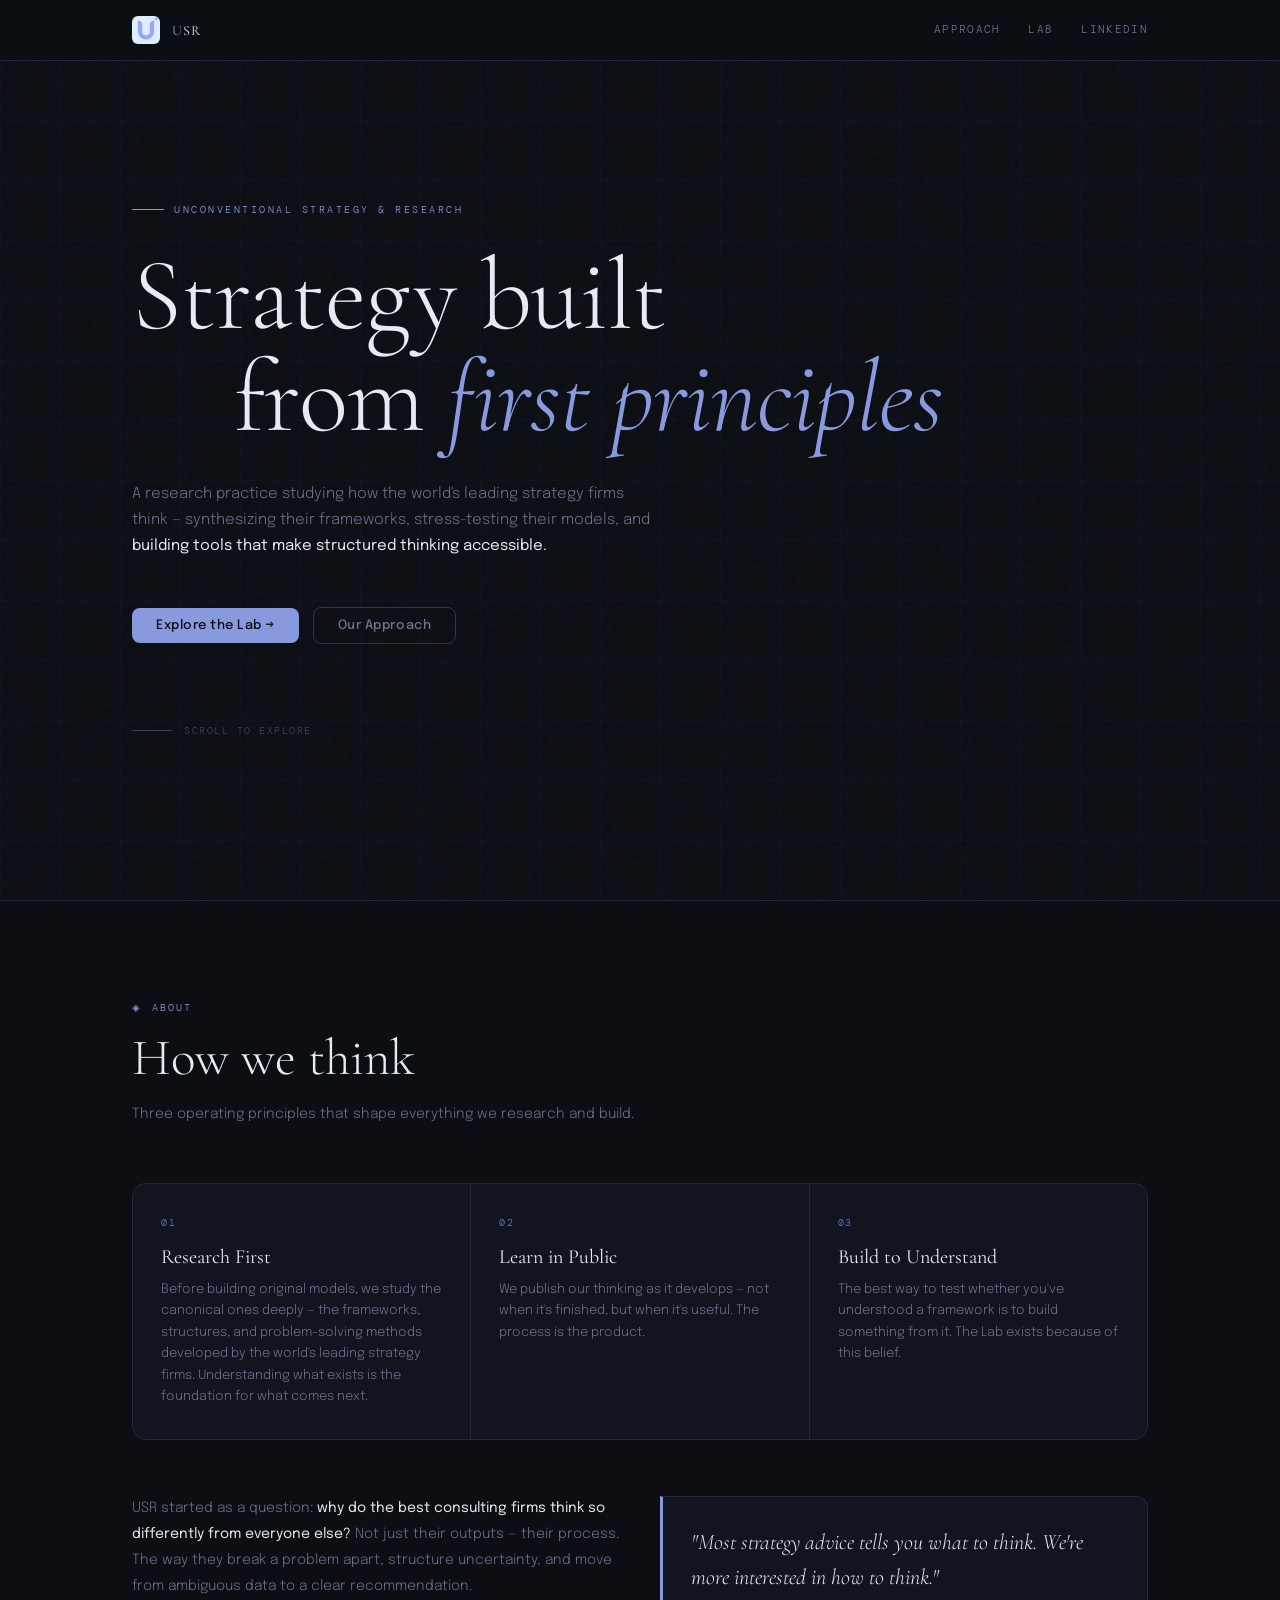
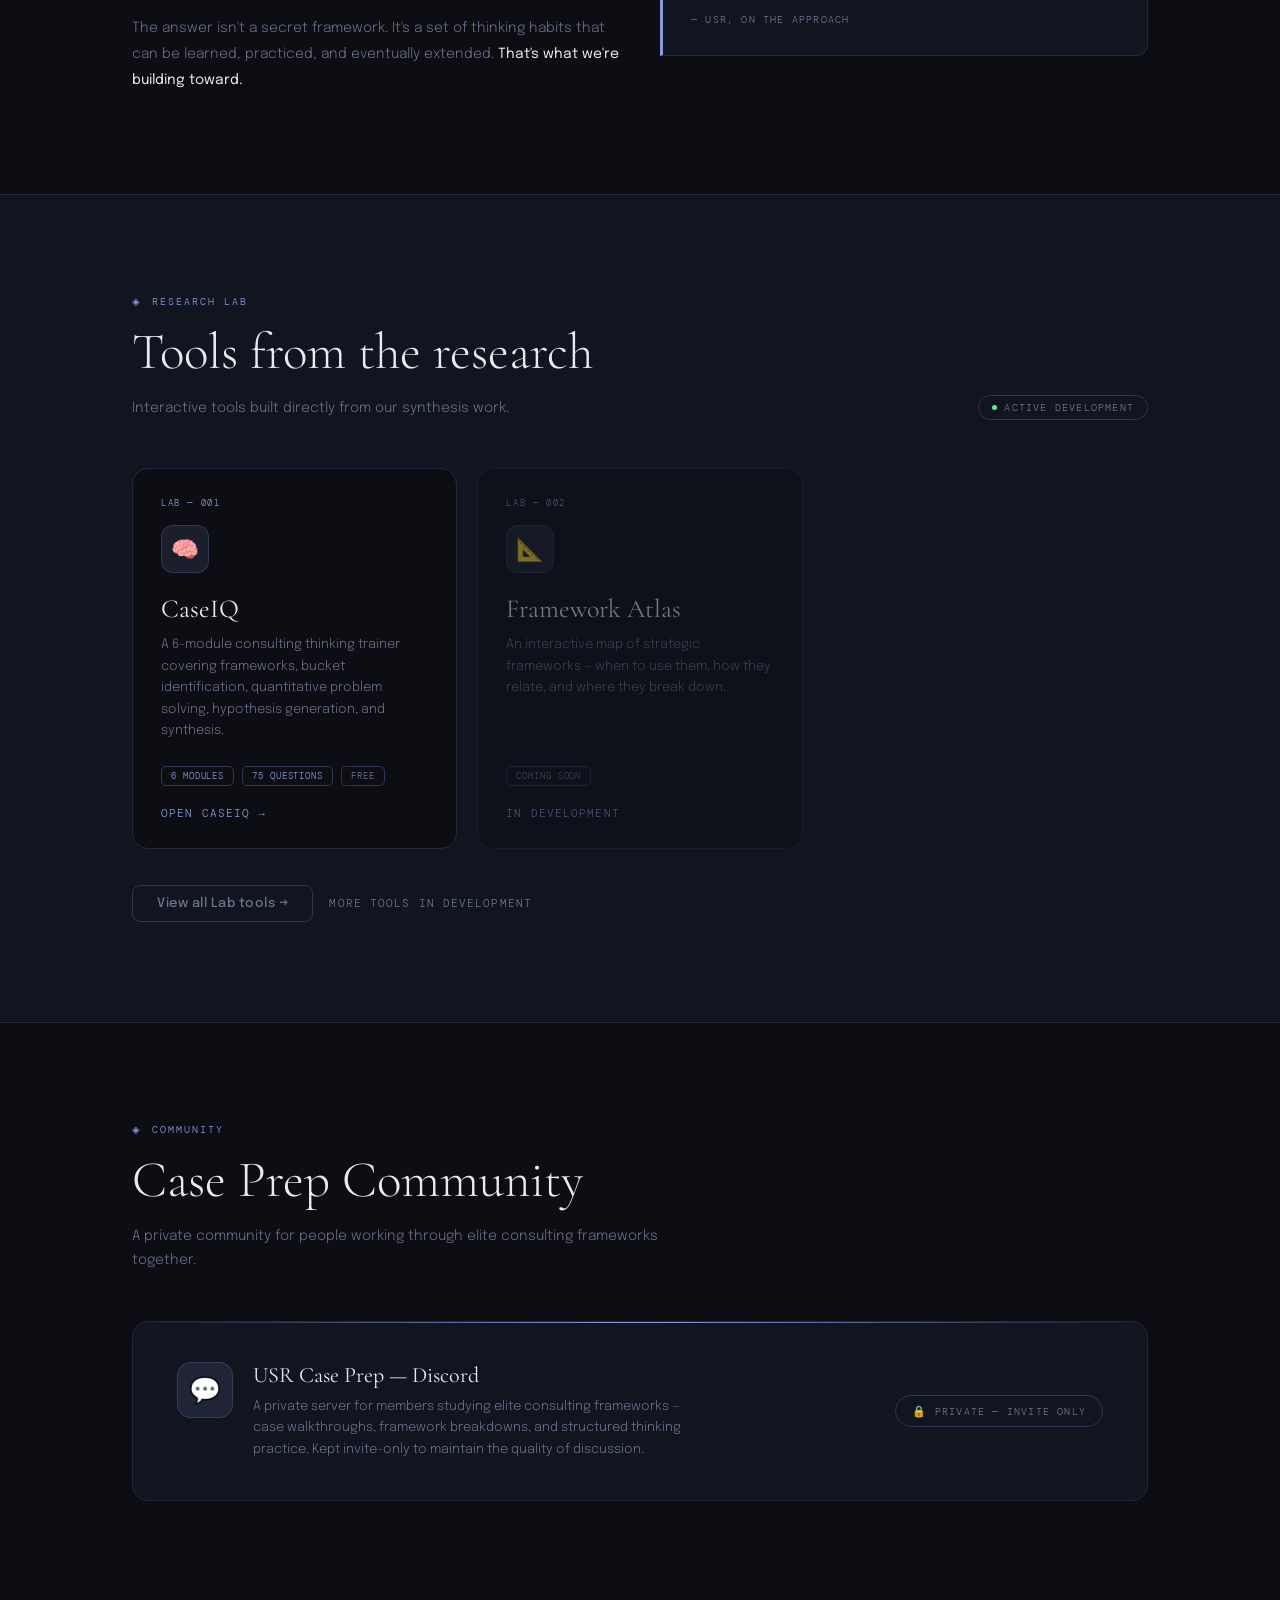
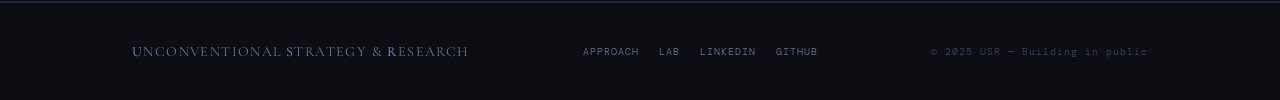
==== commit 7704374d: "fixed logo on all pages" ====
--- a/index.html
+++ b/index.html
@@ -147,7 +147,7 @@
 <nav>
   <div class="nav-inner">
     <a class="nav-logo" href="index.html">
-      <img src="logo_with_star__1_.png" alt="USR">
+      <img src="logo_with_star.png" alt="USR">
       <span class="nav-wordmark"><span>U</span>SR</span>
     </a>
     <div class="nav-links">
--- a/style.css
+++ b/style.css
@@ -0,0 +1,158 @@
+@import url('https://fonts.googleapis.com/css2?family=Cormorant+Garamond:ital,wght@0,300;0,400;0,600;1,300;1,400&family=Epilogue:wght@300;400;500;600&family=DM+Mono:wght@400;500&display=swap');
+
+:root {
+  --bg:       #0c0e14;
+  --surface:  #111520;
+  --surface2: #181d2e;
+  --border:   #232840;
+  --border2:  #2e3452;
+  --blue:     #8899dd;
+  --star:     #6677cc;
+  --blue-dim: rgba(136,153,221,0.12);
+  --blue-glow:rgba(136,153,221,0.06);
+  --text:     #e8eaf2;
+  --muted:    #6e7490;
+  --muted2:   #3d4260;
+}
+
+*, *::before, *::after { box-sizing: border-box; margin: 0; padding: 0; }
+html { scroll-behavior: smooth; }
+
+body {
+  background: var(--bg);
+  color: var(--text);
+  font-family: 'Epilogue', sans-serif;
+  font-weight: 300;
+  min-height: 100vh;
+  overflow-x: hidden;
+}
+
+/* TEXTURE */
+body::before {
+  content: '';
+  position: fixed; inset: 0;
+  background-image: url("data:image/svg+xml,%3Csvg viewBox='0 0 200 200' xmlns='http://www.w3.org/2000/svg'%3E%3Cfilter id='n'%3E%3CfeTurbulence type='fractalNoise' baseFrequency='0.85' numOctaves='4' stitchTiles='stitch'/%3E%3C/filter%3E%3Crect width='100%25' height='100%25' filter='url(%23n)' opacity='0.025'/%3E%3C/svg%3E");
+  pointer-events: none; z-index: 0;
+}
+
+/* GRID */
+body::after {
+  content: '';
+  position: fixed; inset: 0;
+  background-image:
+    linear-gradient(rgba(136,153,221,0.03) 1px, transparent 1px),
+    linear-gradient(90deg, rgba(136,153,221,0.03) 1px, transparent 1px);
+  background-size: 60px 60px;
+  pointer-events: none; z-index: 0;
+}
+
+.wrap { position: relative; z-index: 1; max-width: 1080px; margin: 0 auto; padding: 0 32px; }
+
+/* NAV */
+nav {
+  position: fixed; top: 0; left: 0; right: 0; z-index: 100;
+  border-bottom: 1px solid var(--border);
+  background: rgba(12,14,20,0.88);
+  backdrop-filter: blur(16px);
+  -webkit-backdrop-filter: blur(16px);
+}
+.nav-inner {
+  max-width: 1080px; margin: 0 auto; padding: 0 32px;
+  height: 60px; display: flex; align-items: center; justify-content: space-between;
+}
+.nav-logo { display: flex; align-items: center; gap: 12px; text-decoration: none; }
+.nav-logo img { width: 28px; height: 28px; border-radius: 6px; }
+.nav-wordmark {
+  font-family: 'Cormorant Garamond', serif;
+  font-size: 14px; font-weight: 400; letter-spacing: 0.08em;
+  color: var(--text); text-transform: uppercase;
+}
+.nav-wordmark span { color: var(--blue); }
+.nav-links { display: flex; align-items: center; gap: 28px; }
+.nav-links a {
+  font-family: 'DM Mono', monospace; font-size: 11px; letter-spacing: 0.12em;
+  text-transform: uppercase; color: var(--muted); text-decoration: none;
+  transition: color 0.18s; padding-bottom: 2px;
+  border-bottom: 1px solid transparent;
+}
+.nav-links a:hover { color: var(--text); }
+.nav-links a.active { color: var(--blue); border-bottom-color: var(--blue); }
+
+/* DIVIDER */
+.section-divider { border: none; border-top: 1px solid var(--border); margin: 0; }
+
+/* SECTION COMMON */
+section { padding: 100px 0; }
+.section-label {
+  font-family: 'DM Mono', monospace; font-size: 10px;
+  letter-spacing: 0.2em; text-transform: uppercase;
+  color: var(--blue); margin-bottom: 16px;
+  display: flex; align-items: center; gap: 10px;
+}
+.section-label::before { content: '◈'; }
+.section-title {
+  font-family: 'Cormorant Garamond', serif;
+  font-size: clamp(2rem, 5vw, 3.2rem);
+  font-weight: 300; line-height: 1.1;
+  margin-bottom: 16px;
+}
+.section-sub {
+  font-size: 14px; color: var(--muted); line-height: 1.75;
+  max-width: 540px;
+}
+
+/* BUTTONS */
+.btn {
+  font-family: 'Epilogue', sans-serif; font-weight: 500; font-size: 13px;
+  letter-spacing: 0.04em; border-radius: 8px;
+  padding: 11px 24px; cursor: pointer; transition: all 0.18s;
+  text-decoration: none; display: inline-flex; align-items: center; gap: 8px;
+  border: none;
+}
+.btn-primary { background: var(--blue); color: #0c0e14; }
+.btn-primary:hover { background: #99aaee; transform: translateY(-1px); }
+.btn-ghost { background: transparent; color: var(--muted); border: 1px solid var(--border2); }
+.btn-ghost:hover { border-color: var(--blue); color: var(--blue); }
+
+/* FOOTER */
+footer { border-top: 1px solid var(--border); padding: 40px 0; }
+.footer-inner {
+  display: flex; justify-content: space-between;
+  align-items: center; flex-wrap: wrap; gap: 20px;
+}
+.footer-logo {
+  font-family: 'Cormorant Garamond', serif;
+  font-size: 14px; font-weight: 400; letter-spacing: 0.1em;
+  text-transform: uppercase; color: var(--muted);
+}
+.footer-logo span { color: var(--blue); }
+.footer-copy {
+  font-family: 'DM Mono', monospace; font-size: 10px;
+  letter-spacing: 0.1em; color: var(--muted2);
+}
+.footer-links { display: flex; gap: 20px; }
+.footer-links a {
+  font-family: 'DM Mono', monospace; font-size: 10px;
+  letter-spacing: 0.1em; text-transform: uppercase;
+  color: var(--muted); text-decoration: none; transition: color 0.15s;
+}
+.footer-links a:hover { color: var(--blue); }
+
+/* FADE UP ANIMATION */
+.fade-up {
+  opacity: 0; transform: translateY(20px);
+  animation: fadeUp 0.6s ease forwards;
+}
+@keyframes fadeUp { to { opacity: 1; transform: none; } }
+.delay-1 { animation-delay: 0.1s; }
+.delay-2 { animation-delay: 0.2s; }
+.delay-3 { animation-delay: 0.3s; }
+.delay-4 { animation-delay: 0.4s; }
+.delay-5 { animation-delay: 0.5s; }
+
+/* RESPONSIVE */
+@media (max-width: 768px) {
+  .wrap { padding: 0 20px; }
+  .nav-links { display: none; }
+  .footer-inner { flex-direction: column; align-items: flex-start; }
+}
